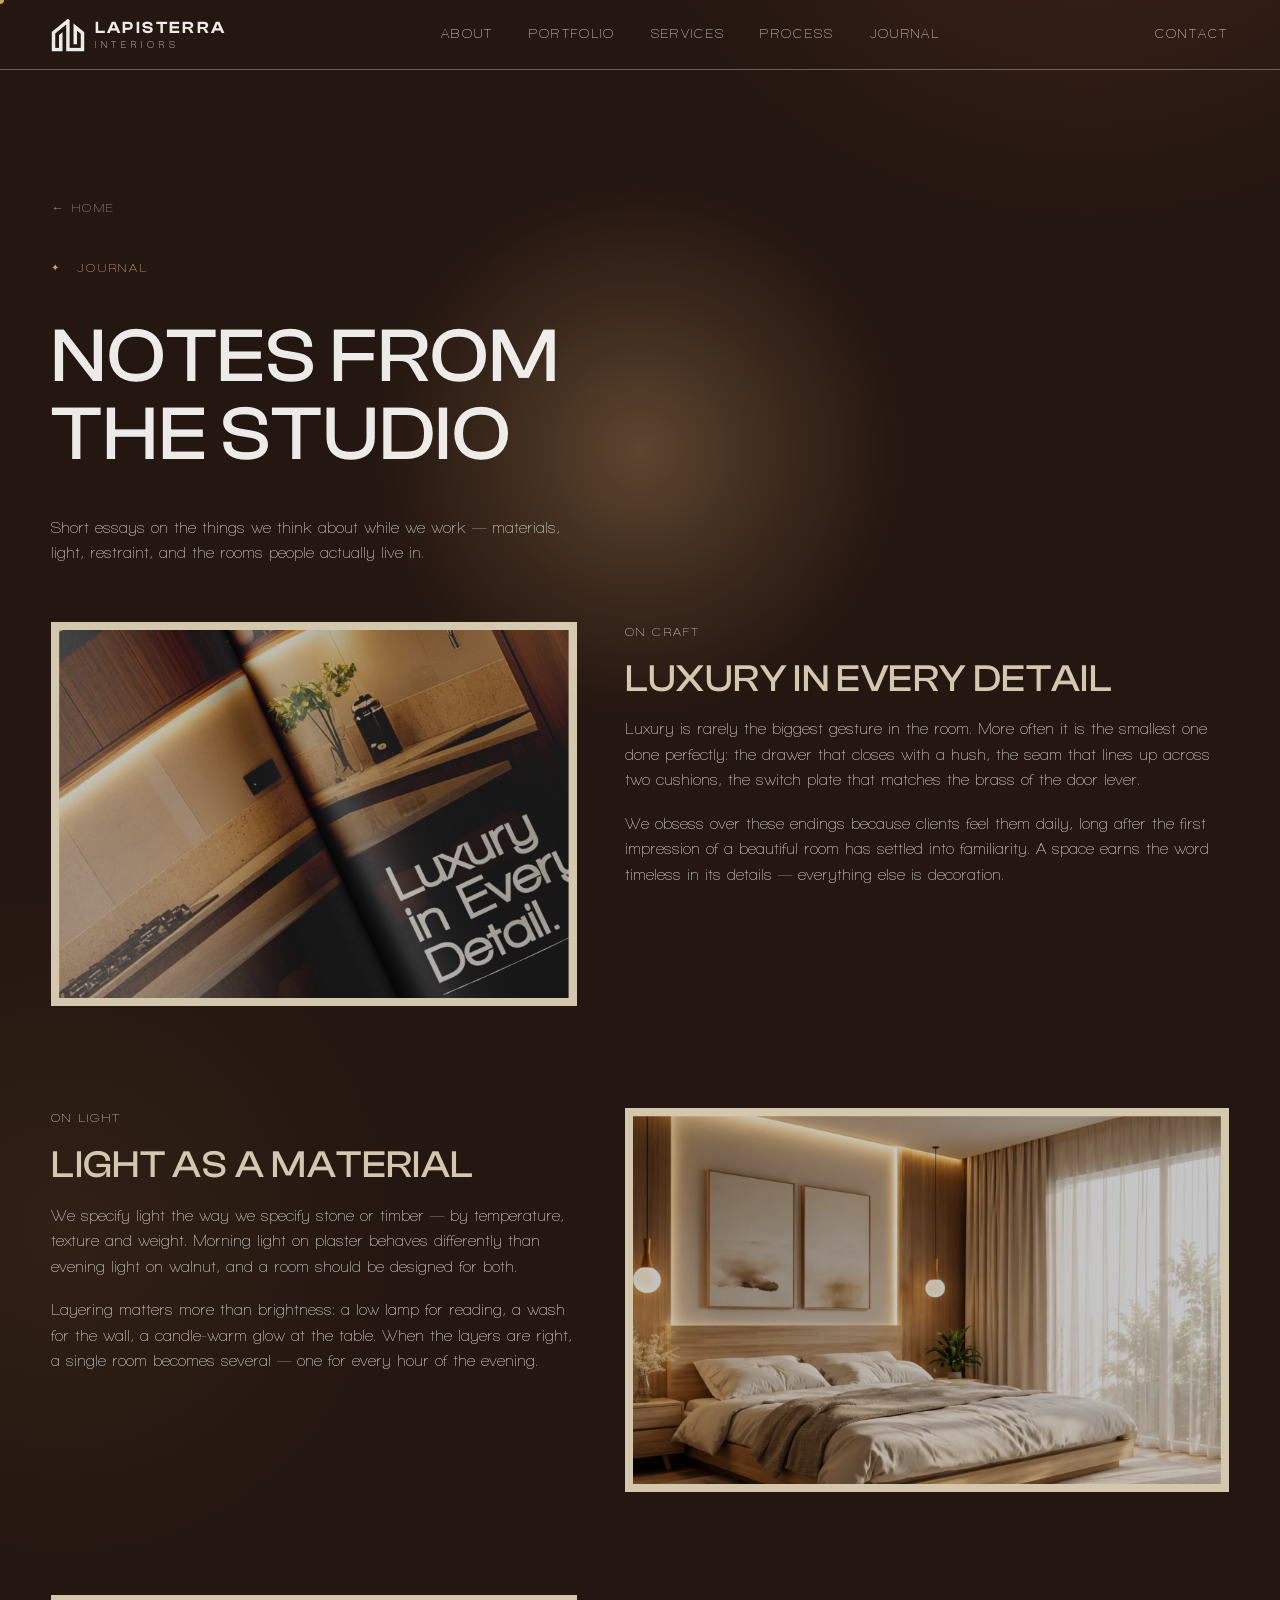
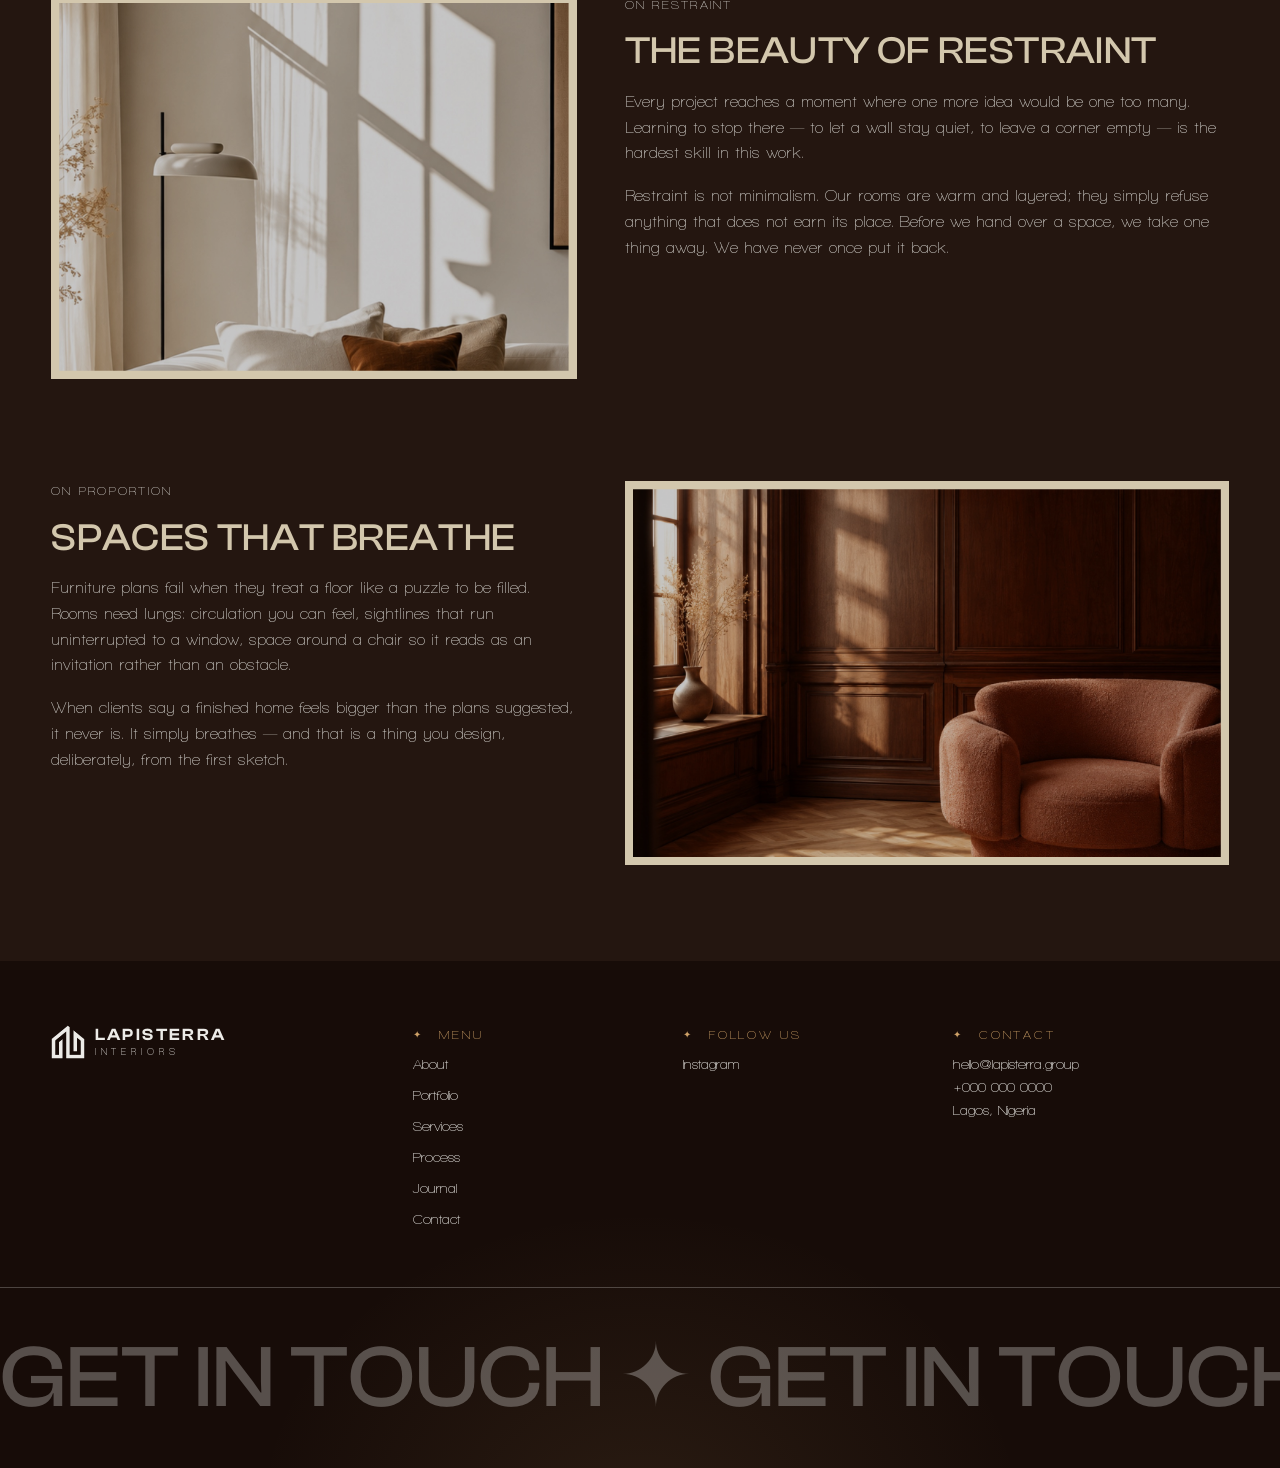
==== journal.html @ 72ffb8a3 "feat: portfolio, project detail, and journal pages — site complete" ====
<!DOCTYPE html>
<html lang="en">
<head>
<meta charset="utf-8">
<meta name="viewport" content="width=device-width,initial-scale=1">
<title>Journal — LapisTerra Interiors</title>
<meta name="description" content="Notes from the LapisTerra Interiors studio — on materials, light, restraint and the spaces people live in.">
<meta property="og:title" content="Journal — LapisTerra Interiors">
<meta property="og:description" content="Notes from the LapisTerra Interiors studio.">
<meta property="og:image" content="assets/img/placeholder/magazine.jpg">
<link rel="stylesheet" href="assets/css/base.css">
<link rel="stylesheet" href="assets/css/pages.css">
</head>
<body>
<header class="nav scrolled page-nav" id="top">
  <div class="nav-inner">
    <a class="brand" href="index.html" aria-label="LapisTerra Interiors home">
      <img src="assets/img/logo-mark-cream.png" alt="" width="34" height="34">
      <span class="brand-text">LAPISTERRA<small>INTERIORS</small></span>
    </a>
    <nav class="nav-links" id="navLinks">
      <a href="index.html#about">About</a><a href="portfolio.html">Portfolio</a><a href="index.html#services">Services</a>
      <a href="index.html#process">Process</a><a href="journal.html">Journal</a>
    </nav>
    <a class="nav-contact" href="index.html#contact">Contact</a>
    <button class="nav-burger" id="navBurger" aria-label="Menu" aria-expanded="false"><span></span><span></span></button>
  </div>
</header>
<main class="page-main container">
  <a class="crumb" href="index.html">&larr; Home</a>
  <p class="eyebrow reveal">Journal</p>
  <h1 class="reveal">Notes From<br>The Studio</h1>
  <p class="page-intro reveal">Short essays on the things we think about while we work — materials, light, restraint, and the rooms people actually live in.</p>
  <div class="posts">
    <article class="post" id="luxury-in-every-detail">
      <div class="post-media reveal-img"><span class="frame"><img src="assets/img/placeholder/magazine.jpg" alt="LapisTerra brand book spread reading Luxury in Every Detail"></span></div>
      <div class="post-body">
        <p class="post-meta reveal">On craft</p>
        <h2 class="reveal">Luxury in Every Detail</h2>
        <p class="reveal">Luxury is rarely the biggest gesture in the room. More often it is the smallest one done perfectly: the drawer that closes with a hush, the seam that lines up across two cushions, the switch plate that matches the brass of the door lever.</p>
        <p class="reveal">We obsess over these endings because clients feel them daily, long after the first impression of a beautiful room has settled into familiarity. A space earns the word timeless in its details — everything else is decoration.</p>
      </div>
    </article>
    <article class="post" id="light-as-a-material">
      <div class="post-media reveal-img"><span class="frame"><img src="assets/img/placeholder/p4.jpg" alt="Warm bedroom washed in layered lamplight"></span></div>
      <div class="post-body">
        <p class="post-meta reveal">On light</p>
        <h2 class="reveal">Light as a Material</h2>
        <p class="reveal">We specify light the way we specify stone or timber — by temperature, texture and weight. Morning light on plaster behaves differently than evening light on walnut, and a room should be designed for both.</p>
        <p class="reveal">Layering matters more than brightness: a low lamp for reading, a wash for the wall, a candle-warm glow at the table. When the layers are right, a single room becomes several — one for every hour of the evening.</p>
      </div>
    </article>
    <article class="post" id="the-beauty-of-restraint">
      <div class="post-media reveal-img"><span class="frame"><img src="assets/img/placeholder/p3.jpg" alt="Serene cream living room with sheer curtains"></span></div>
      <div class="post-body">
        <p class="post-meta reveal">On restraint</p>
        <h2 class="reveal">The Beauty of Restraint</h2>
        <p class="reveal">Every project reaches a moment where one more idea would be one too many. Learning to stop there — to let a wall stay quiet, to leave a corner empty — is the hardest skill in this work.</p>
        <p class="reveal">Restraint is not minimalism. Our rooms are warm and layered; they simply refuse anything that does not earn its place. Before we hand over a space, we take one thing away. We have never once put it back.</p>
      </div>
    </article>
    <article class="post" id="spaces-that-breathe">
      <div class="post-media reveal-img"><span class="frame"><img src="assets/img/placeholder/p5.jpg" alt="Panelled room with sculptural terracotta armchair"></span></div>
      <div class="post-body">
        <p class="post-meta reveal">On proportion</p>
        <h2 class="reveal">Spaces That Breathe</h2>
        <p class="reveal">Furniture plans fail when they treat a floor like a puzzle to be filled. Rooms need lungs: circulation you can feel, sightlines that run uninterrupted to a window, space around a chair so it reads as an invitation rather than an obstacle.</p>
        <p class="reveal">When clients say a finished home feels bigger than the plans suggested, it never is. It simply breathes — and that is a thing you design, deliberately, from the first sketch.</p>
      </div>
    </article>
  </div>
</main>
<footer class="footer">
  <div class="footer-grid container">
    <div class="footer-brand">
      <a class="brand" href="index.html" aria-label="LapisTerra Interiors home">
        <img src="assets/img/logo-mark-cream.png" alt="" width="34" height="34">
        <span class="brand-text">LAPISTERRA<small>INTERIORS</small></span>
      </a>
    </div>
    <nav><p class="eyebrow">Menu</p><a href="index.html#about">About</a><a href="portfolio.html">Portfolio</a><a href="index.html#services">Services</a><a href="index.html#process">Process</a><a href="journal.html">Journal</a><a href="index.html#contact">Contact</a></nav>
    <div><p class="eyebrow">Follow us</p><a href="https://instagram.com" rel="noopener" target="_blank">Instagram</a></div>
    <div><p class="eyebrow">Contact</p><p>hello@lapisterra.group<br>+000 000 0000<br>Lagos, Nigeria</p></div>
  </div>
  <div class="marquee" aria-hidden="true"><div class="marquee-track">
    <span>Get in touch ✦ Get in touch ✦ Get in touch ✦ Get in touch ✦ </span>
    <span>Get in touch ✦ Get in touch ✦ Get in touch ✦ Get in touch ✦ </span>
  </div></div>
</footer>
<script type="module" src="assets/js/main.js"></script>
<script type="module" src="assets/js/cursor.js"></script>
</body>
</html>
---- assets/css/base.css ----
/* ---------- fonts ---------- */
@font-face{font-family:"Clash Display";src:url("../fonts/ClashDisplay-Medium.woff2") format("woff2");font-weight:500;font-display:swap}
@font-face{font-family:"Clash Display";src:url("../fonts/ClashDisplay-Semibold.woff2") format("woff2");font-weight:600;font-display:swap}
@font-face{font-family:"Walkway";src:url("../fonts/Walkway SemiBold.ttf") format("truetype");font-weight:400;font-display:swap}
@font-face{font-family:"Walkway";src:url("../fonts/Walkway Bold.ttf") format("truetype");font-weight:700;font-display:swap}

/* ---------- tokens ---------- */
:root{
  --terra:#754436;--terra-dark:#543126;--sand:#D3C7AD;--gold:#CEA167;
  --cream:#ECEBE7;--olive:#6C6751;--navy:#28374A;--ink:#121212;
  /* room palette: dim material blocks from the brand's colour-proportion
     sheet; other palette colours glow inside each room as ambient light */
  /* one material: the brand's deep brown, in close values — olive/navy/sand/gold
     appear only as light and accents within it */
  --room-brown:#301B15;--room-ink:#150E08;--room-deep:#241610;
  --room-umber:#1D130D;--room-footer:#170C08;
  --font-display:"Clash Display","Avenir Next Condensed","Arial Narrow",sans-serif;
  --font-body:"Walkway","Century Gothic","Futura","Trebuchet MS",sans-serif;
  --pad:clamp(1.25rem,4vw,4rem);
  --h-hero:clamp(3.2rem,9.5vw,8.5rem);
  --h-section:clamp(2.4rem,6vw,5.5rem);
}
*{margin:0;padding:0;box-sizing:border-box}
html{scroll-behavior:smooth}
body{font-family:var(--font-body);color:var(--cream);background:var(--room-ink);line-height:1.6;-webkit-font-smoothing:antialiased}

/* full-bleed colour room: sections are .container elements, so the block
   colour is extended sideways and clipped to the viewport */
.room{position:relative;box-shadow:0 0 0 100vmax var(--room);clip-path:inset(0 -100vmax);background:var(--room)}
.room-brown{--room:var(--room-brown)}
.room-ink{--room:var(--room-ink)}
.room-deep{--room:var(--room-deep)}
.room-umber{--room:var(--room-umber)}

/* keyboard focus */
:focus-visible{outline:2px solid var(--gold);outline-offset:3px}

/* lamp cursor (cursor.js adds .has-cursor on capable devices) */
html.has-cursor body{cursor:none}
html.has-cursor input,html.has-cursor textarea,html.has-cursor select{cursor:text}
.cursor-dot,.cursor-glow{position:fixed;top:0;left:0;pointer-events:none;will-change:transform;border-radius:50%}
.cursor-dot{z-index:1001;width:8px;height:8px;margin:-4px 0 0 -4px;background:var(--gold);transition:width .25s,height .25s,margin .25s,background .25s,border .25s}
.cursor-dot.is-link{width:44px;height:44px;margin:-22px 0 0 -22px;background:transparent;border:1px solid var(--gold)}
.cursor-glow{z-index:1000;width:60vmin;height:60vmin;margin:-30vmin 0 0 -30vmin;background:radial-gradient(circle,rgba(206,161,103,.32),rgba(206,161,103,.11) 42%,transparent 70%);mix-blend-mode:screen}
.cursor-glow.pulse{animation:cursor-pulse .55s ease-out}
@keyframes cursor-pulse{35%{scale:1.3}100%{scale:1}}

/* dim imagery: pictures sit low-lit and brighten under attention */
.frame img,.reveal-img img,.detail-gallery img{filter:brightness(.78) saturate(.96)}
img{max-width:100%;display:block}
a{color:inherit;text-decoration:none}

.container{max-width:1400px;margin-inline:auto;padding-inline:var(--pad)}
.eyebrow{font-size:.78rem;letter-spacing:.22em;text-transform:uppercase;color:var(--gold)}
.eyebrow::before{content:"\2726\00a0\00a0";font-size:.6rem;vertical-align:1px}
h1,h2,h3{font-family:var(--font-display);font-weight:500;text-transform:uppercase;line-height:1.02;letter-spacing:.01em}

/* brand lockup: SVG mark + wordmark, used by nav/footer */
.brand{display:inline-flex;align-items:center;gap:.6rem}
.brand-text{font-family:var(--font-display);font-weight:600;letter-spacing:.14em;font-size:1.05rem;display:flex;flex-direction:column;line-height:1}
.brand-text small{font-family:var(--font-body);font-size:.55rem;letter-spacing:.55em;opacity:.8;margin-top:.25rem}

/* nav: shared by all pages (transparent-over-hero → cream when scrolled on the
   homepage; permanently cream via .page-nav on interior pages) */
.nav{position:fixed;inset:0 0 auto 0;z-index:50;color:var(--cream)}
@media (prefers-reduced-motion: no-preference){
  .nav{transition:background .35s ease,color .35s ease}
  /* page-load: chrome settles in from above */
  .nav-inner>*{animation:nav-drop 1s cubic-bezier(.2,.65,.2,1) both}
  .nav-inner>*:nth-child(2){animation-delay:.15s}
  .nav-inner>*:nth-child(3){animation-delay:.3s}
  @keyframes nav-drop{from{opacity:0;transform:translateY(-14px)}}
}
.nav-inner{display:flex;align-items:center;gap:2.5rem;padding:1.1rem var(--pad);border-bottom:1px solid color-mix(in srgb,currentColor 35%,transparent)}
.nav-links{display:flex;gap:2.2rem;margin-inline:auto}
.nav-links a,.nav-contact{font-size:.8rem;letter-spacing:.18em;text-transform:uppercase;opacity:.9}
.nav-links a:hover,.nav-contact:hover{opacity:1}
.nav.scrolled{background:var(--room-ink);color:var(--cream)}
.nav-burger{display:none}
@media (max-width:768px){
  .nav-links,.nav-contact{display:none}
  .nav-burger{display:flex;flex-direction:column;gap:6px;background:none;border:0;margin-left:auto;cursor:pointer}
  .nav-burger span{width:26px;height:2px;background:currentColor}
  .nav.open{background:var(--terra-dark)}
  .nav.open .nav-links{display:flex;position:fixed;inset:0;background:var(--terra-dark);flex-direction:column;justify-content:center;align-items:center;gap:2rem;font-size:1.2rem}
  .nav.open .nav-burger span:first-child{transform:translateY(4px) rotate(45deg)}
  .nav.open .nav-burger span:last-child{transform:translateY(-4px) rotate(-45deg)}
}
@media (max-width:768px) and (prefers-reduced-motion: no-preference){
  .nav-burger span{transition:transform .3s}
}

/* underlined arrow link, as in reference */
.line-link{display:inline-flex;align-items:center;gap:2.5rem;padding-bottom:.45rem;border-bottom:1px solid currentColor;font-size:.85rem;letter-spacing:.18em;text-transform:uppercase}
.line-link:hover{gap:3.2rem;color:var(--gold)}
@media (prefers-reduced-motion: no-preference){
  .line-link{transition:gap .3s ease,color .3s ease}
}

/* clipped image frame: enables quiet hover zooms without layout bleed */
.frame{display:block;overflow:hidden}
.frame img{width:100%;height:100%;object-fit:cover}

/* scroll reveal primitives (JS adds .in) */
@media (prefers-reduced-motion: no-preference){
  .reveal{opacity:0;transform:translateY(34px);transition:opacity 1s cubic-bezier(.2,.65,.2,1),transform 1s cubic-bezier(.2,.65,.2,1)}
  .reveal.in{opacity:1;transform:none}
  .reveal-img{display:block;overflow:hidden}
  .reveal-img img{clip-path:inset(0 0 100% 0);transition:clip-path 1.1s cubic-bezier(.6,.05,.2,1),transform .9s cubic-bezier(.2,.6,.2,1)}
  .reveal-img.in img{clip-path:inset(0 0 0 0)}
  /* grids marked .stagger cascade their children's reveals */
  .stagger>*:nth-child(2){transition-delay:.12s}
  .stagger>*:nth-child(3){transition-delay:.24s}
  .stagger>*:nth-child(4){transition-delay:.36s}
  .stagger>*:nth-child(5){transition-delay:.48s}
  /* quiet hover zooms inside clipped frames; light returns under the lamp */
  .frame img{transition:transform .9s cubic-bezier(.2,.6,.2,1),filter .9s ease}
  .reveal-img img{transition:clip-path 1.1s cubic-bezier(.6,.05,.2,1),transform .9s cubic-bezier(.2,.6,.2,1),filter .9s ease}
  figure:hover .frame img,.reveal-img:hover img{transform:scale(1.045);filter:brightness(1) saturate(1)}
  .slide.is-active .frame img{filter:brightness(.95) saturate(1)}
  /* cards lift toward the light */
  .svc{transition:transform .5s cubic-bezier(.2,.65,.2,1)}
  .svc:hover{transform:translateY(-6px)}
}

/* footer + marquee: shared by all pages */
.footer{color:var(--cream);padding-top:4rem;overflow:hidden;
  background:radial-gradient(50vmax 40vmax at 50% 110%,rgba(206,161,103,.1),transparent 60%),
             var(--room-footer)}
.footer-grid{display:grid;grid-template-columns:1.4fr 1fr 1fr 1.2fr;gap:2.5rem;padding-bottom:3.5rem}
.footer-grid nav,.footer-grid div{display:grid;gap:.5rem;align-content:start;font-size:.9rem}
.footer-grid a:hover{color:var(--gold)}
.marquee{border-top:1px solid color-mix(in srgb,var(--cream) 25%,transparent);padding-block:1.2rem}
.marquee-track{display:flex;white-space:nowrap;font-family:var(--font-display);text-transform:uppercase;font-size:clamp(2.5rem,7vw,5.5rem);color:color-mix(in srgb,var(--cream) 30%,transparent)}
@media (prefers-reduced-motion: no-preference){
  .marquee-track{animation:marquee 22s linear infinite}
  .marquee:hover .marquee-track{animation-play-state:paused}
  @keyframes marquee{to{transform:translateX(-50%)}}
}
@media (max-width:900px){.footer-grid{grid-template-columns:1fr 1fr}}
---- assets/css/pages.css ----
/* interior pages: same dark material, one terracotta dawn at the top */
body{color:var(--cream);
  background:radial-gradient(60vmax 50vmax at 85% -5%,rgba(117,68,54,.28),transparent 60%),
             radial-gradient(46vmax 46vmax at 5% 40%,rgba(206,161,103,.07),transparent 60%),
             var(--room-deep)}
.page-nav{position:sticky}
.crumb{font-size:.78rem;letter-spacing:.18em;text-transform:uppercase;color:var(--sand);opacity:.7}
.crumb:hover{opacity:1}
@media (prefers-reduced-motion: no-preference){.crumb{transition:opacity .25s}}
.page-main{padding-block:8rem 6rem;display:grid;gap:2.5rem}
.page-main h1{font-size:var(--h-section);color:var(--cream)}
.page-intro{max-width:520px;color:color-mix(in srgb,var(--cream) 80%,transparent)}

/* portfolio grid */
.works{display:grid;grid-template-columns:repeat(2,1fr);gap:3rem 1.5rem;margin-top:1rem}
.work{display:grid;gap:1rem}
.work:nth-child(even){margin-top:3.5rem}
.work .frame{height:clamp(300px,34vw,460px)}
.work-meta{font-size:.78rem;letter-spacing:.18em;text-transform:uppercase;color:var(--gold)}
.work h3{font-size:1.5rem;color:var(--sand)}
@media (prefers-reduced-motion: no-preference){
  .work h3{transition:color .35s ease}
  .work:hover h3{color:var(--gold)}
}
@media (max-width:900px){.works{grid-template-columns:1fr}.work:nth-child(even){margin-top:0}}

/* project detail */
.detail-eyebrow{font-size:.78rem;letter-spacing:.18em;text-transform:uppercase;color:var(--gold)}
.detail-gallery .frame{height:clamp(320px,52vh,540px)}
.thumbs{display:flex;gap:.8rem;margin-top:.8rem}
.thumbs img{width:110px;height:76px;object-fit:cover;cursor:pointer;opacity:.5}
.thumbs img.is-on,.thumbs img:hover{opacity:1}
@media (prefers-reduced-motion: no-preference){.thumbs img{transition:opacity .25s}}
.detail-cols{display:grid;grid-template-columns:1.6fr 1fr;gap:3rem}
.detail-cols p{color:color-mix(in srgb,var(--cream) 82%,transparent);margin-bottom:1.1rem}
.detail-side{align-self:start;display:grid;gap:1.2rem;border:1px solid color-mix(in srgb,var(--sand) 25%,transparent);background:color-mix(in srgb,var(--cream) 5%,transparent);padding:2rem;font-size:.9rem}
.detail-side dt{font-size:.72rem;letter-spacing:.2em;text-transform:uppercase;color:var(--gold);margin-bottom:.25rem}
.detail-side dd{color:var(--sand)}
.detail-nav{display:flex;justify-content:space-between;gap:2rem;margin-top:2rem;flex-wrap:wrap}
.detail-missing{display:grid;gap:1.5rem;justify-items:start}
@media (max-width:900px){.detail-cols{grid-template-columns:1fr}}

/* journal posts */
.posts{display:grid;gap:clamp(4rem,8vw,7rem);margin-top:1rem}
.post{display:grid;grid-template-columns:1fr 1.15fr;gap:3rem;align-items:start;scroll-margin-top:7rem}
.post:nth-child(even) .post-media{order:2}
.post-media .frame{height:clamp(280px,30vw,400px);border:8px solid var(--sand);background:var(--sand)}
.post-body{display:grid;gap:1.1rem}
.post-body h2{font-size:clamp(1.7rem,3vw,2.5rem);color:var(--sand)}
.post-meta{font-size:.78rem;letter-spacing:.18em;text-transform:uppercase;color:var(--gold)}
.post-body p{color:color-mix(in srgb,var(--cream) 82%,transparent)}
@media (max-width:900px){.post{grid-template-columns:1fr}.post:nth-child(even) .post-media{order:0}}
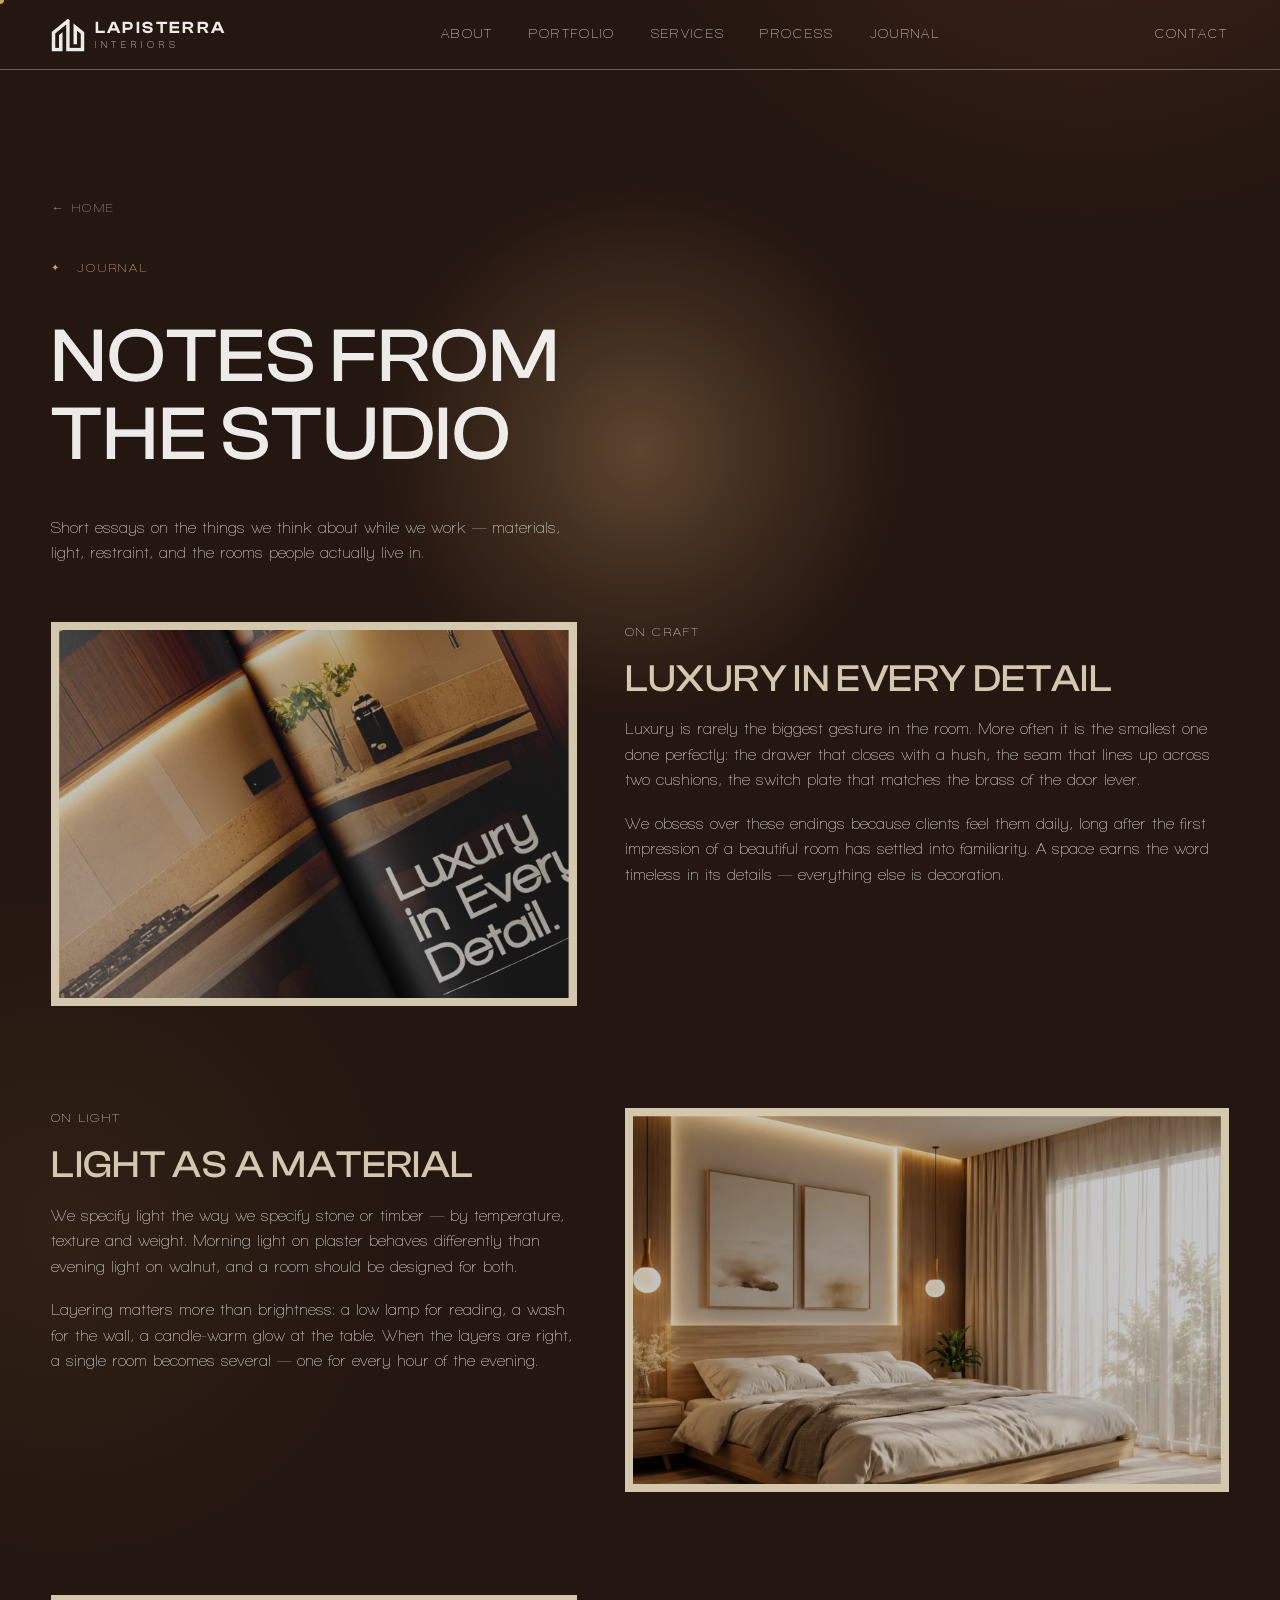
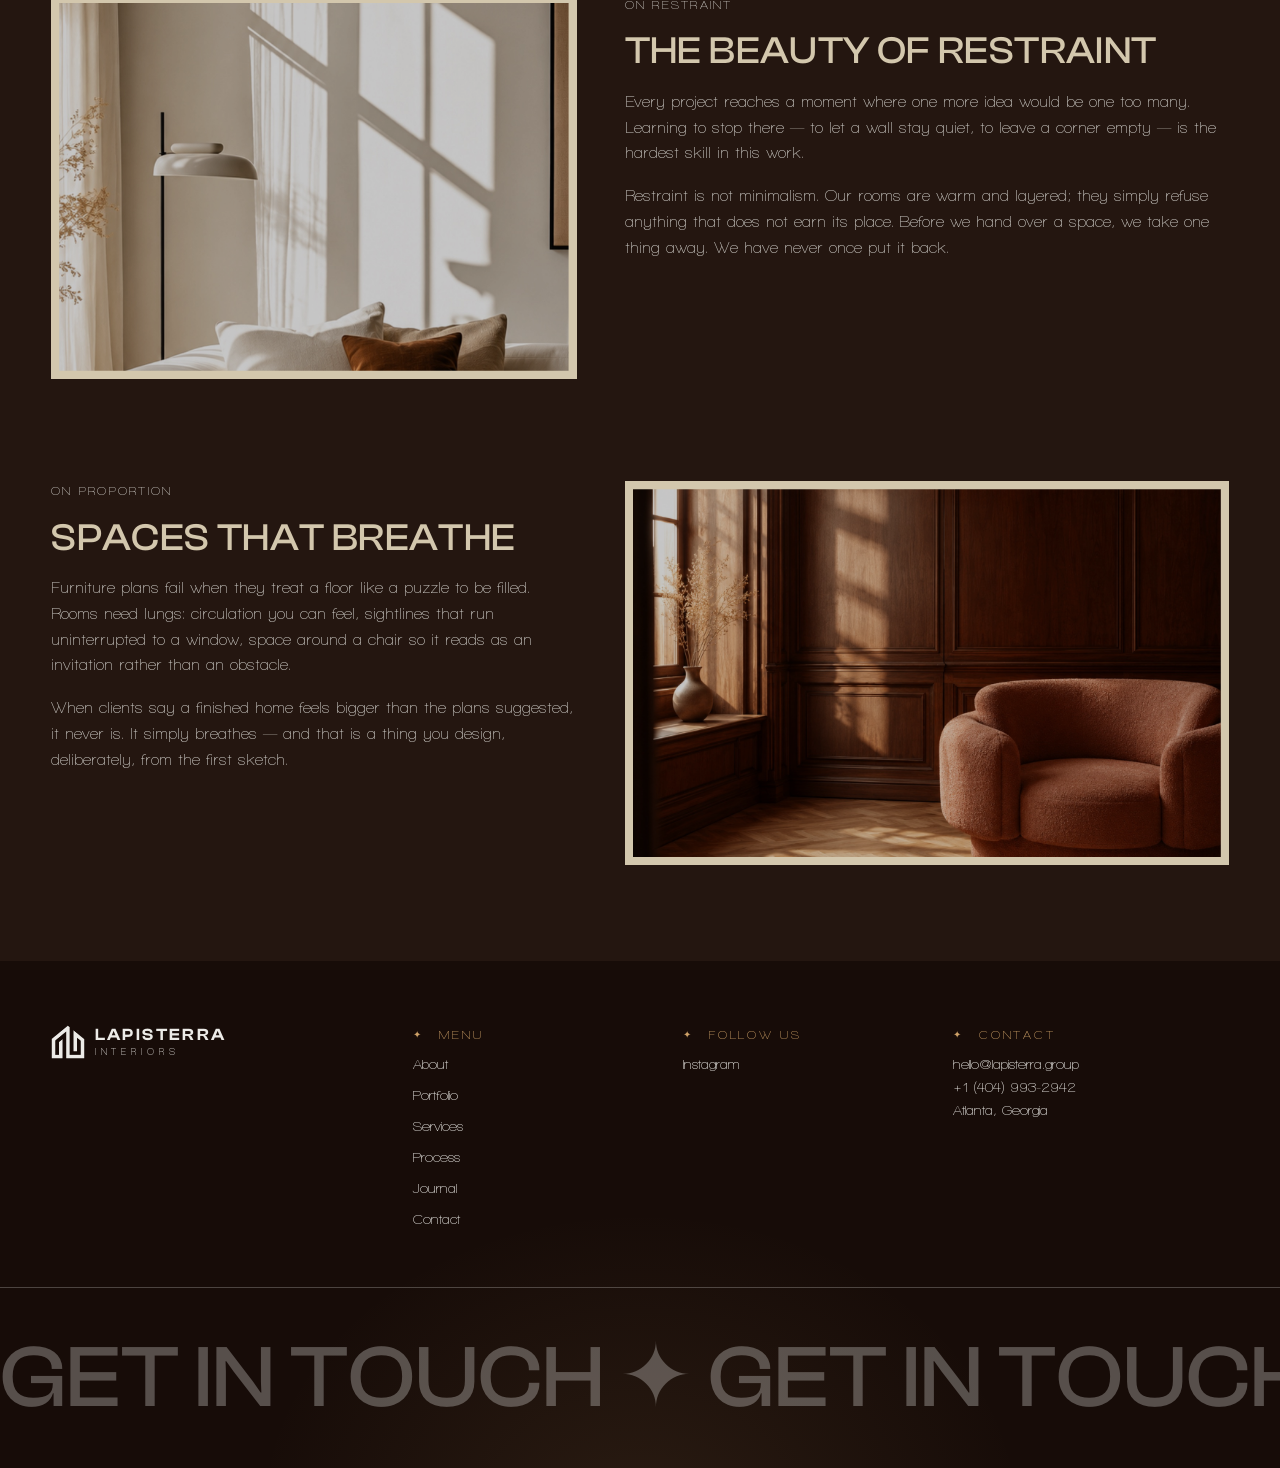
==== commit 810d59c4: "content: real phone and Atlanta location in footer" ====
--- a/journal.html
+++ b/journal.html
@@ -80,7 +80,7 @@
     </div>
     <nav><p class="eyebrow">Menu</p><a href="index.html#about">About</a><a href="portfolio.html">Portfolio</a><a href="index.html#services">Services</a><a href="index.html#process">Process</a><a href="journal.html">Journal</a><a href="index.html#contact">Contact</a></nav>
     <div><p class="eyebrow">Follow us</p><a href="https://instagram.com" rel="noopener" target="_blank">Instagram</a></div>
-    <div><p class="eyebrow">Contact</p><p>hello@lapisterra.group<br>+000 000 0000<br>Lagos, Nigeria</p></div>
+    <div><p class="eyebrow">Contact</p><p>hello@lapisterra.group<br><a href="tel:+14049932942">+1 (404) 993-2942</a><br>Atlanta, Georgia</p></div>
   </div>
   <div class="marquee" aria-hidden="true"><div class="marquee-track">
     <span>Get in touch ✦ Get in touch ✦ Get in touch ✦ Get in touch ✦ </span>
